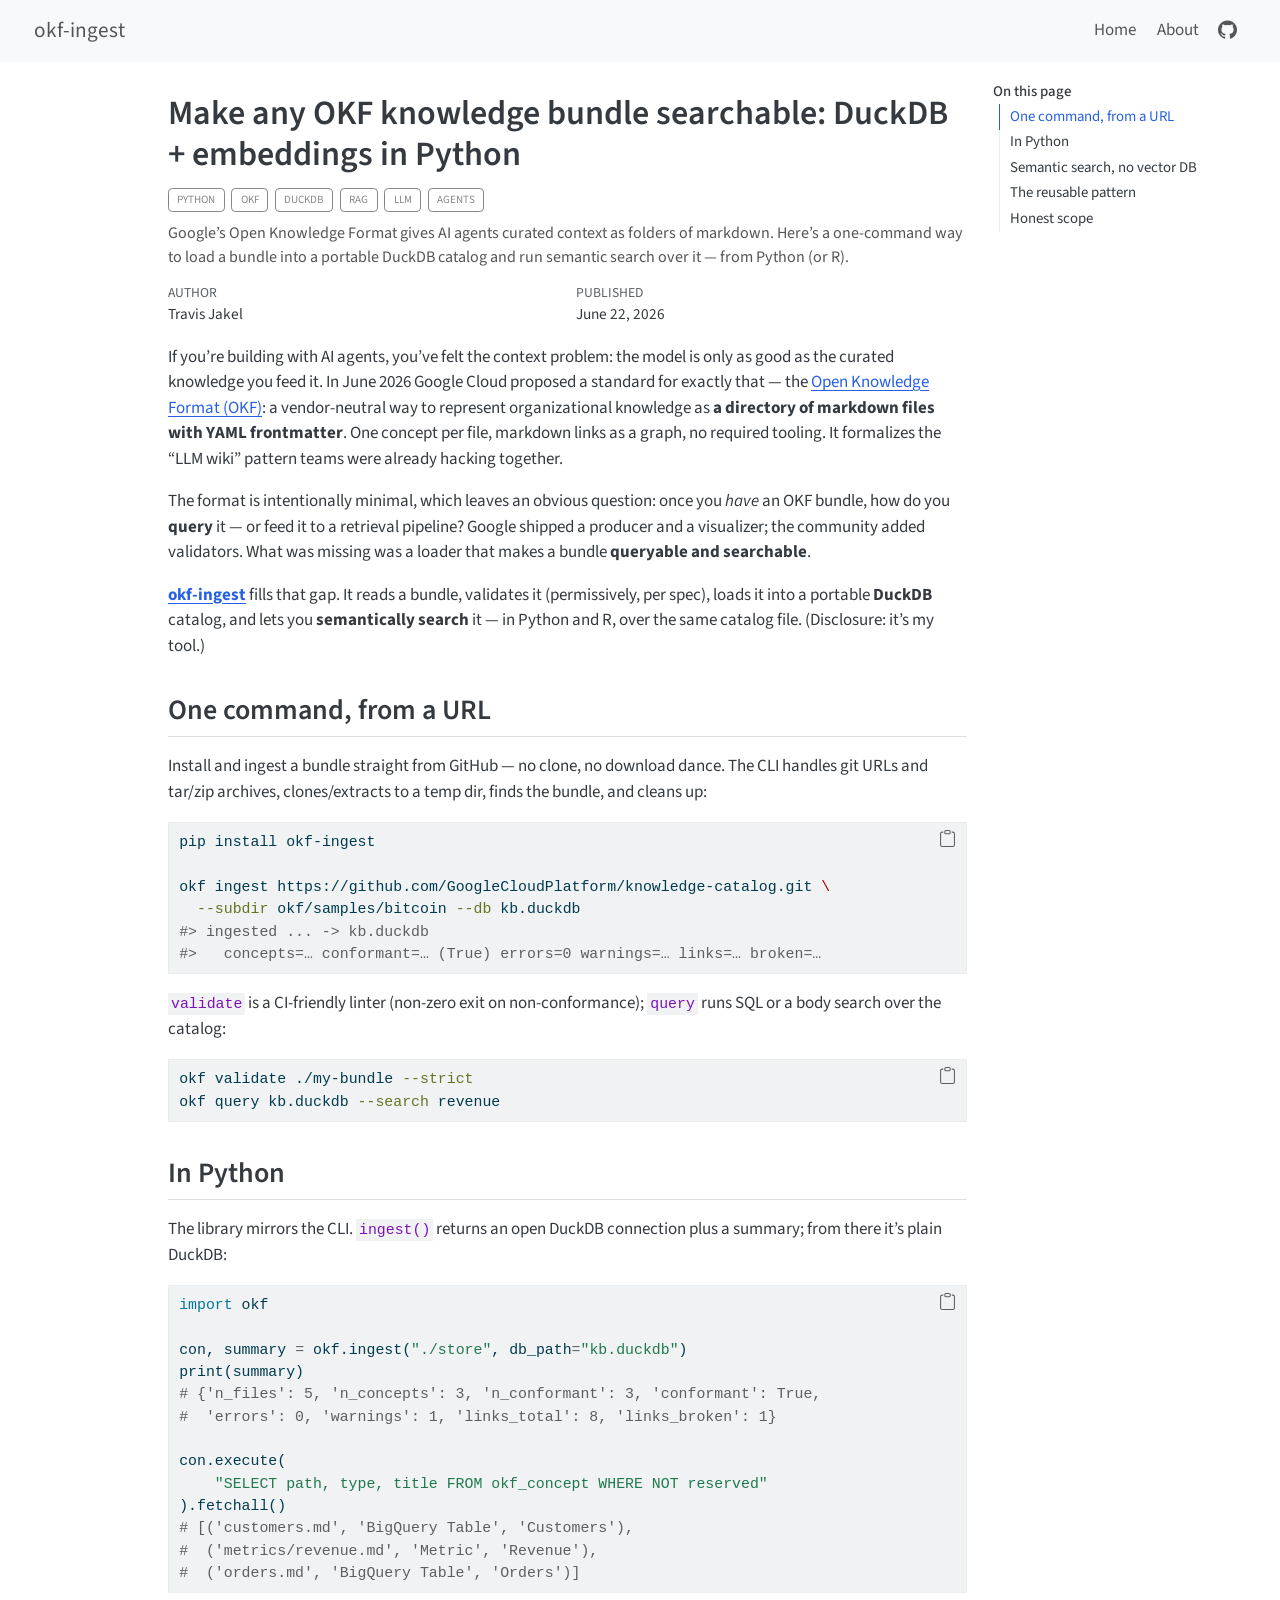
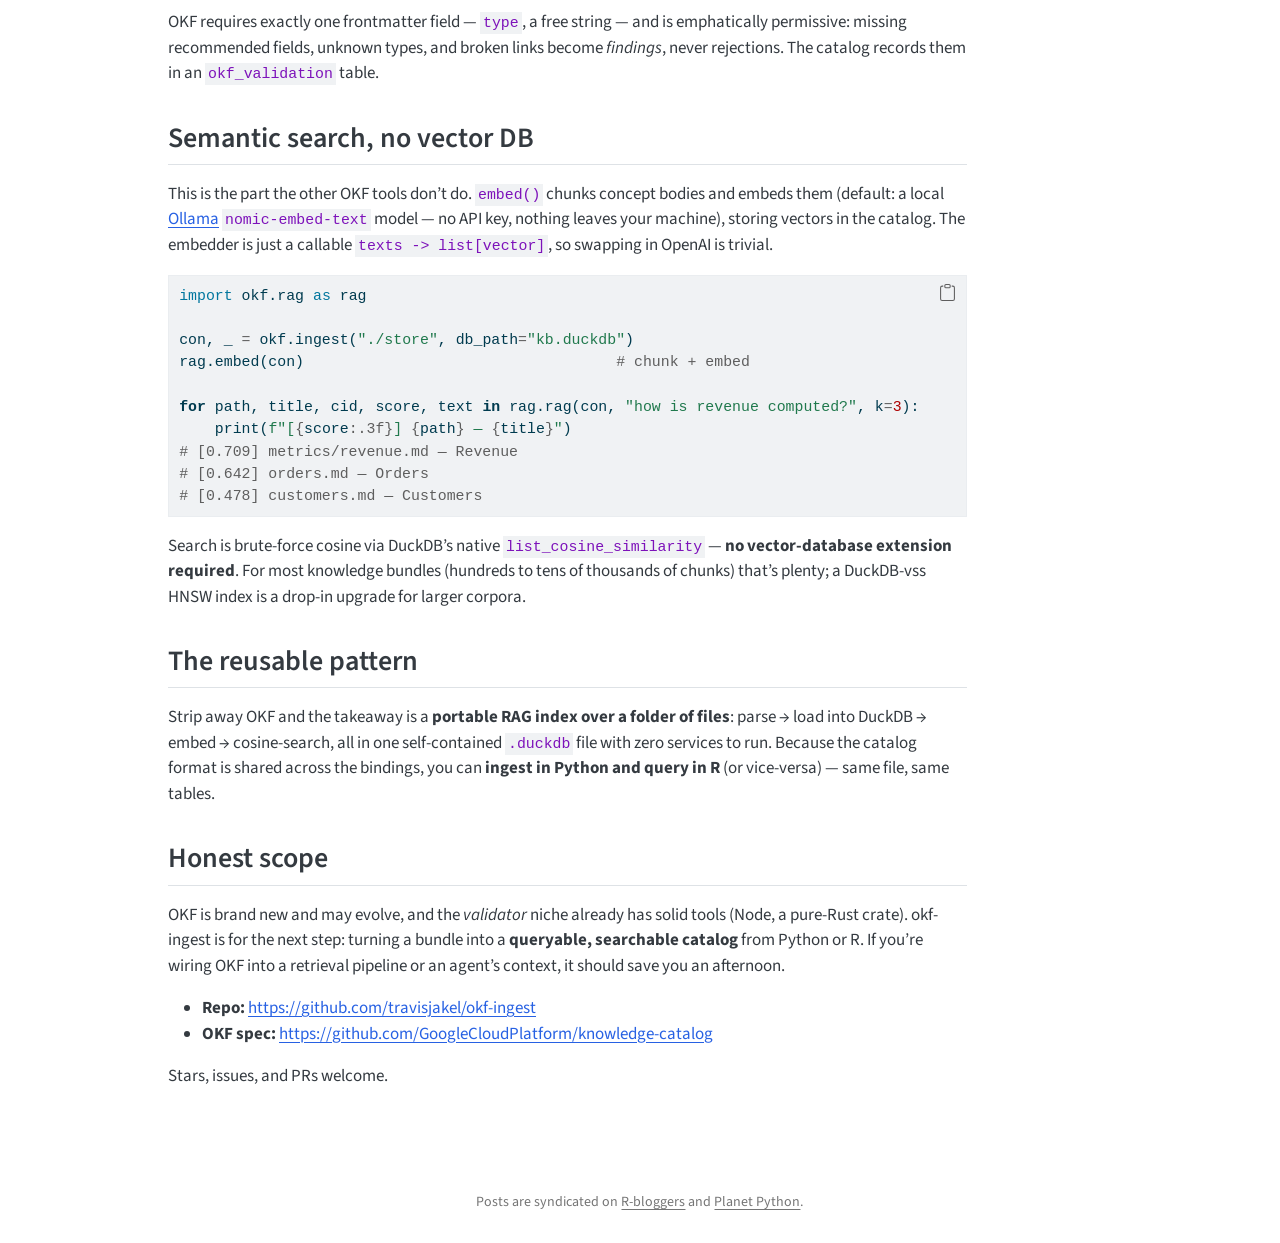
==== posts/okf-python-rag/index.html @ a4de741f "Publish site (add category feeds)" ====
<!DOCTYPE html>
<html xmlns="http://www.w3.org/1999/xhtml" lang="en" xml:lang="en"><head>

<meta charset="utf-8">
<meta name="generator" content="quarto-1.8.25">

<meta name="viewport" content="width=device-width, initial-scale=1.0, user-scalable=yes">

<meta name="author" content="Travis Jakel">
<meta name="dcterms.date" content="2026-06-22">
<meta name="description" content="Google’s Open Knowledge Format gives AI agents curated context as folders of markdown. Here’s a one-command way to load a bundle into a portable DuckDB catalog and run semantic search over it — from Python (or R).">

<title>Make any OKF knowledge bundle searchable: DuckDB + embeddings in Python – okf-ingest</title>
<style>
code{white-space: pre-wrap;}
span.smallcaps{font-variant: small-caps;}
div.columns{display: flex; gap: min(4vw, 1.5em);}
div.column{flex: auto; overflow-x: auto;}
div.hanging-indent{margin-left: 1.5em; text-indent: -1.5em;}
ul.task-list{list-style: none;}
ul.task-list li input[type="checkbox"] {
  width: 0.8em;
  margin: 0 0.8em 0.2em -1em; /* quarto-specific, see https://github.com/quarto-dev/quarto-cli/issues/4556 */ 
  vertical-align: middle;
}
/* CSS for syntax highlighting */
html { -webkit-text-size-adjust: 100%; }
pre > code.sourceCode { white-space: pre; position: relative; }
pre > code.sourceCode > span { display: inline-block; line-height: 1.25; }
pre > code.sourceCode > span:empty { height: 1.2em; }
.sourceCode { overflow: visible; }
code.sourceCode > span { color: inherit; text-decoration: inherit; }
div.sourceCode { margin: 1em 0; }
pre.sourceCode { margin: 0; }
@media screen {
div.sourceCode { overflow: auto; }
}
@media print {
pre > code.sourceCode { white-space: pre-wrap; }
pre > code.sourceCode > span { text-indent: -5em; padding-left: 5em; }
}
pre.numberSource code
  { counter-reset: source-line 0; }
pre.numberSource code > span
  { position: relative; left: -4em; counter-increment: source-line; }
pre.numberSource code > span > a:first-child::before
  { content: counter(source-line);
    position: relative; left: -1em; text-align: right; vertical-align: baseline;
    border: none; display: inline-block;
    -webkit-touch-callout: none; -webkit-user-select: none;
    -khtml-user-select: none; -moz-user-select: none;
    -ms-user-select: none; user-select: none;
    padding: 0 4px; width: 4em;
  }
pre.numberSource { margin-left: 3em;  padding-left: 4px; }
div.sourceCode
  {   }
@media screen {
pre > code.sourceCode > span > a:first-child::before { text-decoration: underline; }
}
</style>


<script src="../../site_libs/quarto-nav/quarto-nav.js"></script>
<script src="../../site_libs/quarto-nav/headroom.min.js"></script>
<script src="../../site_libs/clipboard/clipboard.min.js"></script>
<script src="../../site_libs/quarto-search/autocomplete.umd.js"></script>
<script src="../../site_libs/quarto-search/fuse.min.js"></script>
<script src="../../site_libs/quarto-search/quarto-search.js"></script>
<meta name="quarto:offset" content="../../">
<script src="../../site_libs/quarto-html/quarto.js" type="module"></script>
<script src="../../site_libs/quarto-html/tabsets/tabsets.js" type="module"></script>
<script src="../../site_libs/quarto-html/axe/axe-check.js" type="module"></script>
<script src="../../site_libs/quarto-html/popper.min.js"></script>
<script src="../../site_libs/quarto-html/tippy.umd.min.js"></script>
<script src="../../site_libs/quarto-html/anchor.min.js"></script>
<link href="../../site_libs/quarto-html/tippy.css" rel="stylesheet">
<link href="../../site_libs/quarto-html/quarto-syntax-highlighting-7b89279ff1a6dce999919e0e67d4d9ec.css" rel="stylesheet" id="quarto-text-highlighting-styles">
<script src="../../site_libs/bootstrap/bootstrap.min.js"></script>
<link href="../../site_libs/bootstrap/bootstrap-icons.css" rel="stylesheet">
<link href="../../site_libs/bootstrap/bootstrap-5bd799761519bfa893395a4e47c2c3c4.min.css" rel="stylesheet" append-hash="true" id="quarto-bootstrap" data-mode="light">
<script id="quarto-search-options" type="application/json">{
  "location": "navbar",
  "copy-button": false,
  "collapse-after": 3,
  "panel-placement": "end",
  "type": "overlay",
  "limit": 50,
  "keyboard-shortcut": [
    "f",
    "/",
    "s"
  ],
  "show-item-context": false,
  "language": {
    "search-no-results-text": "No results",
    "search-matching-documents-text": "matching documents",
    "search-copy-link-title": "Copy link to search",
    "search-hide-matches-text": "Hide additional matches",
    "search-more-match-text": "more match in this document",
    "search-more-matches-text": "more matches in this document",
    "search-clear-button-title": "Clear",
    "search-text-placeholder": "",
    "search-detached-cancel-button-title": "Cancel",
    "search-submit-button-title": "Submit",
    "search-label": "Search"
  }
}</script>


<link rel="stylesheet" href="../../styles.css">
</head>

<body class="nav-fixed quarto-light">

<div id="quarto-search-results"></div>
  <header id="quarto-header" class="headroom fixed-top">
    <nav class="navbar navbar-expand-lg " data-bs-theme="dark">
      <div class="navbar-container container-fluid">
      <div class="navbar-brand-container mx-auto">
    <a href="../../index.html" class="navbar-brand navbar-brand-logo">
    </a>
    <a class="navbar-brand" href="../../index.html">
    <span class="navbar-title">okf-ingest</span>
    </a>
  </div>
            <div id="quarto-search" class="" title="Search"></div>
          <button class="navbar-toggler" type="button" data-bs-toggle="collapse" data-bs-target="#navbarCollapse" aria-controls="navbarCollapse" role="menu" aria-expanded="false" aria-label="Toggle navigation" onclick="if (window.quartoToggleHeadroom) { window.quartoToggleHeadroom(); }">
  <span class="navbar-toggler-icon"></span>
</button>
          <div class="collapse navbar-collapse" id="navbarCollapse">
            <ul class="navbar-nav navbar-nav-scroll ms-auto">
  <li class="nav-item">
    <a class="nav-link" href="../../index.html"> 
<span class="menu-text">Home</span></a>
  </li>  
  <li class="nav-item">
    <a class="nav-link" href="../../about.html"> 
<span class="menu-text">About</span></a>
  </li>  
  <li class="nav-item compact">
    <a class="nav-link" href="https://github.com/travisjakel/okf-ingest"> <i class="bi bi-github" role="img">
</i> 
<span class="menu-text"></span></a>
  </li>  
</ul>
          </div> <!-- /navcollapse -->
            <div class="quarto-navbar-tools">
</div>
      </div> <!-- /container-fluid -->
    </nav>
</header>
<!-- content -->
<div id="quarto-content" class="quarto-container page-columns page-rows-contents page-layout-article page-navbar">
<!-- sidebar -->
<!-- margin-sidebar -->
    <div id="quarto-margin-sidebar" class="sidebar margin-sidebar">
        <nav id="TOC" role="doc-toc" class="toc-active">
    <h2 id="toc-title">On this page</h2>
   
  <ul>
  <li><a href="#one-command-from-a-url" id="toc-one-command-from-a-url" class="nav-link active" data-scroll-target="#one-command-from-a-url">One command, from a URL</a></li>
  <li><a href="#in-python" id="toc-in-python" class="nav-link" data-scroll-target="#in-python">In Python</a></li>
  <li><a href="#semantic-search-no-vector-db" id="toc-semantic-search-no-vector-db" class="nav-link" data-scroll-target="#semantic-search-no-vector-db">Semantic search, no vector DB</a></li>
  <li><a href="#the-reusable-pattern" id="toc-the-reusable-pattern" class="nav-link" data-scroll-target="#the-reusable-pattern">The reusable pattern</a></li>
  <li><a href="#honest-scope" id="toc-honest-scope" class="nav-link" data-scroll-target="#honest-scope">Honest scope</a></li>
  </ul>
</nav>
    </div>
<!-- main -->
<main class="content" id="quarto-document-content">

<header id="title-block-header" class="quarto-title-block default">
<div class="quarto-title">
<h1 class="title">Make any OKF knowledge bundle searchable: DuckDB + embeddings in Python</h1>
  <div class="quarto-categories">
    <div class="quarto-category">Python</div>
    <div class="quarto-category">OKF</div>
    <div class="quarto-category">DuckDB</div>
    <div class="quarto-category">RAG</div>
    <div class="quarto-category">LLM</div>
    <div class="quarto-category">agents</div>
  </div>
  </div>

<div>
  <div class="description">
    <p>Google’s Open Knowledge Format gives AI agents curated context as folders of markdown. Here’s a one-command way to load a bundle into a portable DuckDB catalog and run semantic search over it — from Python (or R).</p>
  </div>
</div>


<div class="quarto-title-meta">

    <div>
    <div class="quarto-title-meta-heading">Author</div>
    <div class="quarto-title-meta-contents">
             <p>Travis Jakel </p>
          </div>
  </div>
    
    <div>
    <div class="quarto-title-meta-heading">Published</div>
    <div class="quarto-title-meta-contents">
      <p class="date">June 22, 2026</p>
    </div>
  </div>
  
    
  </div>
  


</header>


<p>If you’re building with AI agents, you’ve felt the context problem: the model is only as good as the curated knowledge you feed it. In June 2026 Google Cloud proposed a standard for exactly that — the <a href="https://github.com/GoogleCloudPlatform/knowledge-catalog">Open Knowledge Format (OKF)</a>: a vendor-neutral way to represent organizational knowledge as <strong>a directory of markdown files with YAML frontmatter</strong>. One concept per file, markdown links as a graph, no required tooling. It formalizes the “LLM wiki” pattern teams were already hacking together.</p>
<p>The format is intentionally minimal, which leaves an obvious question: once you <em>have</em> an OKF bundle, how do you <strong>query</strong> it — or feed it to a retrieval pipeline? Google shipped a producer and a visualizer; the community added validators. What was missing was a loader that makes a bundle <strong>queryable and searchable</strong>.</p>
<p><a href="https://github.com/travisjakel/okf-ingest"><strong>okf-ingest</strong></a> fills that gap. It reads a bundle, validates it (permissively, per spec), loads it into a portable <strong>DuckDB</strong> catalog, and lets you <strong>semantically search</strong> it — in Python and R, over the same catalog file. (Disclosure: it’s my tool.)</p>
<section id="one-command-from-a-url" class="level2">
<h2 class="anchored" data-anchor-id="one-command-from-a-url">One command, from a URL</h2>
<p>Install and ingest a bundle straight from GitHub — no clone, no download dance. The CLI handles git URLs and tar/zip archives, clones/extracts to a temp dir, finds the bundle, and cleans up:</p>
<div class="code-copy-outer-scaffold"><div class="sourceCode" id="cb1"><pre class="sourceCode bash code-with-copy"><code class="sourceCode bash"><span id="cb1-1"><a href="#cb1-1" aria-hidden="true" tabindex="-1"></a><span class="ex">pip</span> install okf-ingest</span>
<span id="cb1-2"><a href="#cb1-2" aria-hidden="true" tabindex="-1"></a></span>
<span id="cb1-3"><a href="#cb1-3" aria-hidden="true" tabindex="-1"></a><span class="ex">okf</span> ingest https://github.com/GoogleCloudPlatform/knowledge-catalog.git <span class="dt">\</span></span>
<span id="cb1-4"><a href="#cb1-4" aria-hidden="true" tabindex="-1"></a>  <span class="at">--subdir</span> okf/samples/bitcoin <span class="at">--db</span> kb.duckdb</span>
<span id="cb1-5"><a href="#cb1-5" aria-hidden="true" tabindex="-1"></a><span class="co">#&gt; ingested ... -&gt; kb.duckdb</span></span>
<span id="cb1-6"><a href="#cb1-6" aria-hidden="true" tabindex="-1"></a><span class="co">#&gt;   concepts=… conformant=… (True) errors=0 warnings=… links=… broken=…</span></span></code></pre></div><button title="Copy to Clipboard" class="code-copy-button"><i class="bi"></i></button></div>
<p><code>validate</code> is a CI-friendly linter (non-zero exit on non-conformance); <code>query</code> runs SQL or a body search over the catalog:</p>
<div class="code-copy-outer-scaffold"><div class="sourceCode" id="cb2"><pre class="sourceCode bash code-with-copy"><code class="sourceCode bash"><span id="cb2-1"><a href="#cb2-1" aria-hidden="true" tabindex="-1"></a><span class="ex">okf</span> validate ./my-bundle <span class="at">--strict</span></span>
<span id="cb2-2"><a href="#cb2-2" aria-hidden="true" tabindex="-1"></a><span class="ex">okf</span> query kb.duckdb <span class="at">--search</span> revenue</span></code></pre></div><button title="Copy to Clipboard" class="code-copy-button"><i class="bi"></i></button></div>
</section>
<section id="in-python" class="level2">
<h2 class="anchored" data-anchor-id="in-python">In Python</h2>
<p>The library mirrors the CLI. <code>ingest()</code> returns an open DuckDB connection plus a summary; from there it’s plain DuckDB:</p>
<div class="code-copy-outer-scaffold"><div class="sourceCode" id="cb3"><pre class="sourceCode python code-with-copy"><code class="sourceCode python"><span id="cb3-1"><a href="#cb3-1" aria-hidden="true" tabindex="-1"></a><span class="im">import</span> okf</span>
<span id="cb3-2"><a href="#cb3-2" aria-hidden="true" tabindex="-1"></a></span>
<span id="cb3-3"><a href="#cb3-3" aria-hidden="true" tabindex="-1"></a>con, summary <span class="op">=</span> okf.ingest(<span class="st">"./store"</span>, db_path<span class="op">=</span><span class="st">"kb.duckdb"</span>)</span>
<span id="cb3-4"><a href="#cb3-4" aria-hidden="true" tabindex="-1"></a><span class="bu">print</span>(summary)</span>
<span id="cb3-5"><a href="#cb3-5" aria-hidden="true" tabindex="-1"></a><span class="co"># {'n_files': 5, 'n_concepts': 3, 'n_conformant': 3, 'conformant': True,</span></span>
<span id="cb3-6"><a href="#cb3-6" aria-hidden="true" tabindex="-1"></a><span class="co">#  'errors': 0, 'warnings': 1, 'links_total': 8, 'links_broken': 1}</span></span>
<span id="cb3-7"><a href="#cb3-7" aria-hidden="true" tabindex="-1"></a></span>
<span id="cb3-8"><a href="#cb3-8" aria-hidden="true" tabindex="-1"></a>con.execute(</span>
<span id="cb3-9"><a href="#cb3-9" aria-hidden="true" tabindex="-1"></a>    <span class="st">"SELECT path, type, title FROM okf_concept WHERE NOT reserved"</span></span>
<span id="cb3-10"><a href="#cb3-10" aria-hidden="true" tabindex="-1"></a>).fetchall()</span>
<span id="cb3-11"><a href="#cb3-11" aria-hidden="true" tabindex="-1"></a><span class="co"># [('customers.md', 'BigQuery Table', 'Customers'),</span></span>
<span id="cb3-12"><a href="#cb3-12" aria-hidden="true" tabindex="-1"></a><span class="co">#  ('metrics/revenue.md', 'Metric', 'Revenue'),</span></span>
<span id="cb3-13"><a href="#cb3-13" aria-hidden="true" tabindex="-1"></a><span class="co">#  ('orders.md', 'BigQuery Table', 'Orders')]</span></span></code></pre></div><button title="Copy to Clipboard" class="code-copy-button"><i class="bi"></i></button></div>
<p>OKF requires exactly one frontmatter field — <code>type</code>, a free string — and is emphatically permissive: missing recommended fields, unknown types, and broken links become <em>findings</em>, never rejections. The catalog records them in an <code>okf_validation</code> table.</p>
</section>
<section id="semantic-search-no-vector-db" class="level2">
<h2 class="anchored" data-anchor-id="semantic-search-no-vector-db">Semantic search, no vector DB</h2>
<p>This is the part the other OKF tools don’t do. <code>embed()</code> chunks concept bodies and embeds them (default: a local <a href="https://ollama.com">Ollama</a> <code>nomic-embed-text</code> model — no API key, nothing leaves your machine), storing vectors in the catalog. The embedder is just a callable <code>texts -&gt; list[vector]</code>, so swapping in OpenAI is trivial.</p>
<div class="code-copy-outer-scaffold"><div class="sourceCode" id="cb4"><pre class="sourceCode python code-with-copy"><code class="sourceCode python"><span id="cb4-1"><a href="#cb4-1" aria-hidden="true" tabindex="-1"></a><span class="im">import</span> okf.rag <span class="im">as</span> rag</span>
<span id="cb4-2"><a href="#cb4-2" aria-hidden="true" tabindex="-1"></a></span>
<span id="cb4-3"><a href="#cb4-3" aria-hidden="true" tabindex="-1"></a>con, _ <span class="op">=</span> okf.ingest(<span class="st">"./store"</span>, db_path<span class="op">=</span><span class="st">"kb.duckdb"</span>)</span>
<span id="cb4-4"><a href="#cb4-4" aria-hidden="true" tabindex="-1"></a>rag.embed(con)                                   <span class="co"># chunk + embed</span></span>
<span id="cb4-5"><a href="#cb4-5" aria-hidden="true" tabindex="-1"></a></span>
<span id="cb4-6"><a href="#cb4-6" aria-hidden="true" tabindex="-1"></a><span class="cf">for</span> path, title, cid, score, text <span class="kw">in</span> rag.rag(con, <span class="st">"how is revenue computed?"</span>, k<span class="op">=</span><span class="dv">3</span>):</span>
<span id="cb4-7"><a href="#cb4-7" aria-hidden="true" tabindex="-1"></a>    <span class="bu">print</span>(<span class="ss">f"[</span><span class="sc">{</span>score<span class="sc">:.3f}</span><span class="ss">] </span><span class="sc">{</span>path<span class="sc">}</span><span class="ss"> — </span><span class="sc">{</span>title<span class="sc">}</span><span class="ss">"</span>)</span>
<span id="cb4-8"><a href="#cb4-8" aria-hidden="true" tabindex="-1"></a><span class="co"># [0.709] metrics/revenue.md — Revenue</span></span>
<span id="cb4-9"><a href="#cb4-9" aria-hidden="true" tabindex="-1"></a><span class="co"># [0.642] orders.md — Orders</span></span>
<span id="cb4-10"><a href="#cb4-10" aria-hidden="true" tabindex="-1"></a><span class="co"># [0.478] customers.md — Customers</span></span></code></pre></div><button title="Copy to Clipboard" class="code-copy-button"><i class="bi"></i></button></div>
<p>Search is brute-force cosine via DuckDB’s native <code>list_cosine_similarity</code> — <strong>no vector-database extension required</strong>. For most knowledge bundles (hundreds to tens of thousands of chunks) that’s plenty; a DuckDB-vss HNSW index is a drop-in upgrade for larger corpora.</p>
</section>
<section id="the-reusable-pattern" class="level2">
<h2 class="anchored" data-anchor-id="the-reusable-pattern">The reusable pattern</h2>
<p>Strip away OKF and the takeaway is a <strong>portable RAG index over a folder of files</strong>: parse → load into DuckDB → embed → cosine-search, all in one self-contained <code>.duckdb</code> file with zero services to run. Because the catalog format is shared across the bindings, you can <strong>ingest in Python and query in R</strong> (or vice-versa) — same file, same tables.</p>
</section>
<section id="honest-scope" class="level2">
<h2 class="anchored" data-anchor-id="honest-scope">Honest scope</h2>
<p>OKF is brand new and may evolve, and the <em>validator</em> niche already has solid tools (Node, a pure-Rust crate). okf-ingest is for the next step: turning a bundle into a <strong>queryable, searchable catalog</strong> from Python or R. If you’re wiring OKF into a retrieval pipeline or an agent’s context, it should save you an afternoon.</p>
<ul>
<li><strong>Repo:</strong> <a href="https://github.com/travisjakel/okf-ingest" class="uri">https://github.com/travisjakel/okf-ingest</a></li>
<li><strong>OKF spec:</strong> <a href="https://github.com/GoogleCloudPlatform/knowledge-catalog" class="uri">https://github.com/GoogleCloudPlatform/knowledge-catalog</a></li>
</ul>
<p>Stars, issues, and PRs welcome.</p>


</section>

</main> <!-- /main -->
<script id="quarto-html-after-body" type="application/javascript">
  window.document.addEventListener("DOMContentLoaded", function (event) {
    const icon = "";
    const anchorJS = new window.AnchorJS();
    anchorJS.options = {
      placement: 'right',
      icon: icon
    };
    anchorJS.add('.anchored');
    const isCodeAnnotation = (el) => {
      for (const clz of el.classList) {
        if (clz.startsWith('code-annotation-')) {                     
          return true;
        }
      }
      return false;
    }
    const onCopySuccess = function(e) {
      // button target
      const button = e.trigger;
      // don't keep focus
      button.blur();
      // flash "checked"
      button.classList.add('code-copy-button-checked');
      var currentTitle = button.getAttribute("title");
      button.setAttribute("title", "Copied!");
      let tooltip;
      if (window.bootstrap) {
        button.setAttribute("data-bs-toggle", "tooltip");
        button.setAttribute("data-bs-placement", "left");
        button.setAttribute("data-bs-title", "Copied!");
        tooltip = new bootstrap.Tooltip(button, 
          { trigger: "manual", 
            customClass: "code-copy-button-tooltip",
            offset: [0, -8]});
        tooltip.show();    
      }
      setTimeout(function() {
        if (tooltip) {
          tooltip.hide();
          button.removeAttribute("data-bs-title");
          button.removeAttribute("data-bs-toggle");
          button.removeAttribute("data-bs-placement");
        }
        button.setAttribute("title", currentTitle);
        button.classList.remove('code-copy-button-checked');
      }, 1000);
      // clear code selection
      e.clearSelection();
    }
    const getTextToCopy = function(trigger) {
      const outerScaffold = trigger.parentElement.cloneNode(true);
      const codeEl = outerScaffold.querySelector('code');
      for (const childEl of codeEl.children) {
        if (isCodeAnnotation(childEl)) {
          childEl.remove();
        }
      }
      return codeEl.innerText;
    }
    const clipboard = new window.ClipboardJS('.code-copy-button:not([data-in-quarto-modal])', {
      text: getTextToCopy
    });
    clipboard.on('success', onCopySuccess);
    if (window.document.getElementById('quarto-embedded-source-code-modal')) {
      const clipboardModal = new window.ClipboardJS('.code-copy-button[data-in-quarto-modal]', {
        text: getTextToCopy,
        container: window.document.getElementById('quarto-embedded-source-code-modal')
      });
      clipboardModal.on('success', onCopySuccess);
    }
      var localhostRegex = new RegExp(/^(?:http|https):\/\/localhost\:?[0-9]*\//);
      var mailtoRegex = new RegExp(/^mailto:/);
        var filterRegex = new RegExp("https:\/\/travisjakel\.github\.io\/okf-blog");
      var isInternal = (href) => {
          return filterRegex.test(href) || localhostRegex.test(href) || mailtoRegex.test(href);
      }
      // Inspect non-navigation links and adorn them if external
     var links = window.document.querySelectorAll('a[href]:not(.nav-link):not(.navbar-brand):not(.toc-action):not(.sidebar-link):not(.sidebar-item-toggle):not(.pagination-link):not(.no-external):not([aria-hidden]):not(.dropdown-item):not(.quarto-navigation-tool):not(.about-link)');
      for (var i=0; i<links.length; i++) {
        const link = links[i];
        if (!isInternal(link.href)) {
          // undo the damage that might have been done by quarto-nav.js in the case of
          // links that we want to consider external
          if (link.dataset.originalHref !== undefined) {
            link.href = link.dataset.originalHref;
          }
        }
      }
    function tippyHover(el, contentFn, onTriggerFn, onUntriggerFn) {
      const config = {
        allowHTML: true,
        maxWidth: 500,
        delay: 100,
        arrow: false,
        appendTo: function(el) {
            return el.parentElement;
        },
        interactive: true,
        interactiveBorder: 10,
        theme: 'quarto',
        placement: 'bottom-start',
      };
      if (contentFn) {
        config.content = contentFn;
      }
      if (onTriggerFn) {
        config.onTrigger = onTriggerFn;
      }
      if (onUntriggerFn) {
        config.onUntrigger = onUntriggerFn;
      }
      window.tippy(el, config); 
    }
    const noterefs = window.document.querySelectorAll('a[role="doc-noteref"]');
    for (var i=0; i<noterefs.length; i++) {
      const ref = noterefs[i];
      tippyHover(ref, function() {
        // use id or data attribute instead here
        let href = ref.getAttribute('data-footnote-href') || ref.getAttribute('href');
        try { href = new URL(href).hash; } catch {}
        const id = href.replace(/^#\/?/, "");
        const note = window.document.getElementById(id);
        if (note) {
          return note.innerHTML;
        } else {
          return "";
        }
      });
    }
    const xrefs = window.document.querySelectorAll('a.quarto-xref');
    const processXRef = (id, note) => {
      // Strip column container classes
      const stripColumnClz = (el) => {
        el.classList.remove("page-full", "page-columns");
        if (el.children) {
          for (const child of el.children) {
            stripColumnClz(child);
          }
        }
      }
      stripColumnClz(note)
      if (id === null || id.startsWith('sec-')) {
        // Special case sections, only their first couple elements
        const container = document.createElement("div");
        if (note.children && note.children.length > 2) {
          container.appendChild(note.children[0].cloneNode(true));
          for (let i = 1; i < note.children.length; i++) {
            const child = note.children[i];
            if (child.tagName === "P" && child.innerText === "") {
              continue;
            } else {
              container.appendChild(child.cloneNode(true));
              break;
            }
          }
          if (window.Quarto?.typesetMath) {
            window.Quarto.typesetMath(container);
          }
          return container.innerHTML
        } else {
          if (window.Quarto?.typesetMath) {
            window.Quarto.typesetMath(note);
          }
          return note.innerHTML;
        }
      } else {
        // Remove any anchor links if they are present
        const anchorLink = note.querySelector('a.anchorjs-link');
        if (anchorLink) {
          anchorLink.remove();
        }
        if (window.Quarto?.typesetMath) {
          window.Quarto.typesetMath(note);
        }
        if (note.classList.contains("callout")) {
          return note.outerHTML;
        } else {
          return note.innerHTML;
        }
      }
    }
    for (var i=0; i<xrefs.length; i++) {
      const xref = xrefs[i];
      tippyHover(xref, undefined, function(instance) {
        instance.disable();
        let url = xref.getAttribute('href');
        let hash = undefined; 
        if (url.startsWith('#')) {
          hash = url;
        } else {
          try { hash = new URL(url).hash; } catch {}
        }
        if (hash) {
          const id = hash.replace(/^#\/?/, "");
          const note = window.document.getElementById(id);
          if (note !== null) {
            try {
              const html = processXRef(id, note.cloneNode(true));
              instance.setContent(html);
            } finally {
              instance.enable();
              instance.show();
            }
          } else {
            // See if we can fetch this
            fetch(url.split('#')[0])
            .then(res => res.text())
            .then(html => {
              const parser = new DOMParser();
              const htmlDoc = parser.parseFromString(html, "text/html");
              const note = htmlDoc.getElementById(id);
              if (note !== null) {
                const html = processXRef(id, note);
                instance.setContent(html);
              } 
            }).finally(() => {
              instance.enable();
              instance.show();
            });
          }
        } else {
          // See if we can fetch a full url (with no hash to target)
          // This is a special case and we should probably do some content thinning / targeting
          fetch(url)
          .then(res => res.text())
          .then(html => {
            const parser = new DOMParser();
            const htmlDoc = parser.parseFromString(html, "text/html");
            const note = htmlDoc.querySelector('main.content');
            if (note !== null) {
              // This should only happen for chapter cross references
              // (since there is no id in the URL)
              // remove the first header
              if (note.children.length > 0 && note.children[0].tagName === "HEADER") {
                note.children[0].remove();
              }
              const html = processXRef(null, note);
              instance.setContent(html);
            } 
          }).finally(() => {
            instance.enable();
            instance.show();
          });
        }
      }, function(instance) {
      });
    }
        let selectedAnnoteEl;
        const selectorForAnnotation = ( cell, annotation) => {
          let cellAttr = 'data-code-cell="' + cell + '"';
          let lineAttr = 'data-code-annotation="' +  annotation + '"';
          const selector = 'span[' + cellAttr + '][' + lineAttr + ']';
          return selector;
        }
        const selectCodeLines = (annoteEl) => {
          const doc = window.document;
          const targetCell = annoteEl.getAttribute("data-target-cell");
          const targetAnnotation = annoteEl.getAttribute("data-target-annotation");
          const annoteSpan = window.document.querySelector(selectorForAnnotation(targetCell, targetAnnotation));
          const lines = annoteSpan.getAttribute("data-code-lines").split(",");
          const lineIds = lines.map((line) => {
            return targetCell + "-" + line;
          })
          let top = null;
          let height = null;
          let parent = null;
          if (lineIds.length > 0) {
              //compute the position of the single el (top and bottom and make a div)
              const el = window.document.getElementById(lineIds[0]);
              top = el.offsetTop;
              height = el.offsetHeight;
              parent = el.parentElement.parentElement;
            if (lineIds.length > 1) {
              const lastEl = window.document.getElementById(lineIds[lineIds.length - 1]);
              const bottom = lastEl.offsetTop + lastEl.offsetHeight;
              height = bottom - top;
            }
            if (top !== null && height !== null && parent !== null) {
              // cook up a div (if necessary) and position it 
              let div = window.document.getElementById("code-annotation-line-highlight");
              if (div === null) {
                div = window.document.createElement("div");
                div.setAttribute("id", "code-annotation-line-highlight");
                div.style.position = 'absolute';
                parent.appendChild(div);
              }
              div.style.top = top - 2 + "px";
              div.style.height = height + 4 + "px";
              div.style.left = 0;
              let gutterDiv = window.document.getElementById("code-annotation-line-highlight-gutter");
              if (gutterDiv === null) {
                gutterDiv = window.document.createElement("div");
                gutterDiv.setAttribute("id", "code-annotation-line-highlight-gutter");
                gutterDiv.style.position = 'absolute';
                const codeCell = window.document.getElementById(targetCell);
                const gutter = codeCell.querySelector('.code-annotation-gutter');
                gutter.appendChild(gutterDiv);
              }
              gutterDiv.style.top = top - 2 + "px";
              gutterDiv.style.height = height + 4 + "px";
            }
            selectedAnnoteEl = annoteEl;
          }
        };
        const unselectCodeLines = () => {
          const elementsIds = ["code-annotation-line-highlight", "code-annotation-line-highlight-gutter"];
          elementsIds.forEach((elId) => {
            const div = window.document.getElementById(elId);
            if (div) {
              div.remove();
            }
          });
          selectedAnnoteEl = undefined;
        };
          // Handle positioning of the toggle
      window.addEventListener(
        "resize",
        throttle(() => {
          elRect = undefined;
          if (selectedAnnoteEl) {
            selectCodeLines(selectedAnnoteEl);
          }
        }, 10)
      );
      function throttle(fn, ms) {
      let throttle = false;
      let timer;
        return (...args) => {
          if(!throttle) { // first call gets through
              fn.apply(this, args);
              throttle = true;
          } else { // all the others get throttled
              if(timer) clearTimeout(timer); // cancel #2
              timer = setTimeout(() => {
                fn.apply(this, args);
                timer = throttle = false;
              }, ms);
          }
        };
      }
        // Attach click handler to the DT
        const annoteDls = window.document.querySelectorAll('dt[data-target-cell]');
        for (const annoteDlNode of annoteDls) {
          annoteDlNode.addEventListener('click', (event) => {
            const clickedEl = event.target;
            if (clickedEl !== selectedAnnoteEl) {
              unselectCodeLines();
              const activeEl = window.document.querySelector('dt[data-target-cell].code-annotation-active');
              if (activeEl) {
                activeEl.classList.remove('code-annotation-active');
              }
              selectCodeLines(clickedEl);
              clickedEl.classList.add('code-annotation-active');
            } else {
              // Unselect the line
              unselectCodeLines();
              clickedEl.classList.remove('code-annotation-active');
            }
          });
        }
    const findCites = (el) => {
      const parentEl = el.parentElement;
      if (parentEl) {
        const cites = parentEl.dataset.cites;
        if (cites) {
          return {
            el,
            cites: cites.split(' ')
          };
        } else {
          return findCites(el.parentElement)
        }
      } else {
        return undefined;
      }
    };
    var bibliorefs = window.document.querySelectorAll('a[role="doc-biblioref"]');
    for (var i=0; i<bibliorefs.length; i++) {
      const ref = bibliorefs[i];
      const citeInfo = findCites(ref);
      if (citeInfo) {
        tippyHover(citeInfo.el, function() {
          var popup = window.document.createElement('div');
          citeInfo.cites.forEach(function(cite) {
            var citeDiv = window.document.createElement('div');
            citeDiv.classList.add('hanging-indent');
            citeDiv.classList.add('csl-entry');
            var biblioDiv = window.document.getElementById('ref-' + cite);
            if (biblioDiv) {
              citeDiv.innerHTML = biblioDiv.innerHTML;
            }
            popup.appendChild(citeDiv);
          });
          return popup.innerHTML;
        });
      }
    }
  });
  </script>
</div> <!-- /content -->
<footer class="footer">
  <div class="nav-footer">
    <div class="nav-footer-left">
      &nbsp;
    </div>   
    <div class="nav-footer-center">
<p>Posts are syndicated on <a href="https://www.r-bloggers.com/">R-bloggers</a> and <a href="https://planetpython.org/">Planet Python</a>.</p>
</div>
    <div class="nav-footer-right">
      &nbsp;
    </div>
  </div>
</footer>




</body></html>
---- site_libs/quarto-html/tippy.css ----
.tippy-box[data-animation=fade][data-state=hidden]{opacity:0}[data-tippy-root]{max-width:calc(100vw - 10px)}.tippy-box{position:relative;background-color:#333;color:#fff;border-radius:4px;font-size:14px;line-height:1.4;white-space:normal;outline:0;transition-property:transform,visibility,opacity}.tippy-box[data-placement^=top]>.tippy-arrow{bottom:0}.tippy-box[data-placement^=top]>.tippy-arrow:before{bottom:-7px;left:0;border-width:8px 8px 0;border-top-color:initial;transform-origin:center top}.tippy-box[data-placement^=bottom]>.tippy-arrow{top:0}.tippy-box[data-placement^=bottom]>.tippy-arrow:before{top:-7px;left:0;border-width:0 8px 8px;border-bottom-color:initial;transform-origin:center bottom}.tippy-box[data-placement^=left]>.tippy-arrow{right:0}.tippy-box[data-placement^=left]>.tippy-arrow:before{border-width:8px 0 8px 8px;border-left-color:initial;right:-7px;transform-origin:center left}.tippy-box[data-placement^=right]>.tippy-arrow{left:0}.tippy-box[data-placement^=right]>.tippy-arrow:before{left:-7px;border-width:8px 8px 8px 0;border-right-color:initial;transform-origin:center right}.tippy-box[data-inertia][data-state=visible]{transition-timing-function:cubic-bezier(.54,1.5,.38,1.11)}.tippy-arrow{width:16px;height:16px;color:#333}.tippy-arrow:before{content:"";position:absolute;border-color:transparent;border-style:solid}.tippy-content{position:relative;padding:5px 9px;z-index:1}
---- site_libs/quarto-html/quarto-syntax-highlighting-7b89279ff1a6dce999919e0e67d4d9ec.css ----
/* quarto syntax highlight colors */
:root {
  --quarto-hl-ot-color: #003B4F;
  --quarto-hl-at-color: #657422;
  --quarto-hl-ss-color: #20794D;
  --quarto-hl-an-color: #5E5E5E;
  --quarto-hl-fu-color: #4758AB;
  --quarto-hl-st-color: #20794D;
  --quarto-hl-cf-color: #003B4F;
  --quarto-hl-op-color: #5E5E5E;
  --quarto-hl-er-color: #AD0000;
  --quarto-hl-bn-color: #AD0000;
  --quarto-hl-al-color: #AD0000;
  --quarto-hl-va-color: #111111;
  --quarto-hl-bu-color: inherit;
  --quarto-hl-ex-color: inherit;
  --quarto-hl-pp-color: #AD0000;
  --quarto-hl-in-color: #5E5E5E;
  --quarto-hl-vs-color: #20794D;
  --quarto-hl-wa-color: #5E5E5E;
  --quarto-hl-do-color: #5E5E5E;
  --quarto-hl-im-color: #00769E;
  --quarto-hl-ch-color: #20794D;
  --quarto-hl-dt-color: #AD0000;
  --quarto-hl-fl-color: #AD0000;
  --quarto-hl-co-color: #5E5E5E;
  --quarto-hl-cv-color: #5E5E5E;
  --quarto-hl-cn-color: #8f5902;
  --quarto-hl-sc-color: #5E5E5E;
  --quarto-hl-dv-color: #AD0000;
  --quarto-hl-kw-color: #003B4F;
}

/* other quarto variables */
:root {
  --quarto-font-monospace: SFMono-Regular, Menlo, Monaco, Consolas, "Liberation Mono", "Courier New", monospace;
}

/* syntax highlight based on Pandoc's rules */
pre > code.sourceCode > span {
  color: #003B4F;
}

code.sourceCode > span {
  color: #003B4F;
}

div.sourceCode,
div.sourceCode pre.sourceCode {
  color: #003B4F;
}

/* Normal */
code span {
  color: #003B4F;
}

/* Alert */
code span.al {
  color: #AD0000;
  font-style: inherit;
}

/* Annotation */
code span.an {
  color: #5E5E5E;
  font-style: inherit;
}

/* Attribute */
code span.at {
  color: #657422;
  font-style: inherit;
}

/* BaseN */
code span.bn {
  color: #AD0000;
  font-style: inherit;
}

/* BuiltIn */
code span.bu {
  font-style: inherit;
}

/* ControlFlow */
code span.cf {
  color: #003B4F;
  font-weight: bold;
  font-style: inherit;
}

/* Char */
code span.ch {
  color: #20794D;
  font-style: inherit;
}

/* Constant */
code span.cn {
  color: #8f5902;
  font-style: inherit;
}

/* Comment */
code span.co {
  color: #5E5E5E;
  font-style: inherit;
}

/* CommentVar */
code span.cv {
  color: #5E5E5E;
  font-style: italic;
}

/* Documentation */
code span.do {
  color: #5E5E5E;
  font-style: italic;
}

/* DataType */
code span.dt {
  color: #AD0000;
  font-style: inherit;
}

/* DecVal */
code span.dv {
  color: #AD0000;
  font-style: inherit;
}

/* Error */
code span.er {
  color: #AD0000;
  font-style: inherit;
}

/* Extension */
code span.ex {
  font-style: inherit;
}

/* Float */
code span.fl {
  color: #AD0000;
  font-style: inherit;
}

/* Function */
code span.fu {
  color: #4758AB;
  font-style: inherit;
}

/* Import */
code span.im {
  color: #00769E;
  font-style: inherit;
}

/* Information */
code span.in {
  color: #5E5E5E;
  font-style: inherit;
}

/* Keyword */
code span.kw {
  color: #003B4F;
  font-weight: bold;
  font-style: inherit;
}

/* Operator */
code span.op {
  color: #5E5E5E;
  font-style: inherit;
}

/* Other */
code span.ot {
  color: #003B4F;
  font-style: inherit;
}

/* Preprocessor */
code span.pp {
  color: #AD0000;
  font-style: inherit;
}

/* SpecialChar */
code span.sc {
  color: #5E5E5E;
  font-style: inherit;
}

/* SpecialString */
code span.ss {
  color: #20794D;
  font-style: inherit;
}

/* String */
code span.st {
  color: #20794D;
  font-style: inherit;
}

/* Variable */
code span.va {
  color: #111111;
  font-style: inherit;
}

/* VerbatimString */
code span.vs {
  color: #20794D;
  font-style: inherit;
}

/* Warning */
code span.wa {
  color: #5E5E5E;
  font-style: italic;
}

.prevent-inlining {
  content: "</";
}

/*# sourceMappingURL=3944bc705cfaf4c80e56f77c5205168a.css.map */
---- styles.css ----
/* Light touch over the cosmo theme. */
.quarto-title-block .description { font-size: 1.05rem; color: #555; }
pre.sourceCode { border-radius: 8px; }
table { font-size: 0.92rem; }
blockquote { border-left: 3px solid #2f81f7; color: #444; }
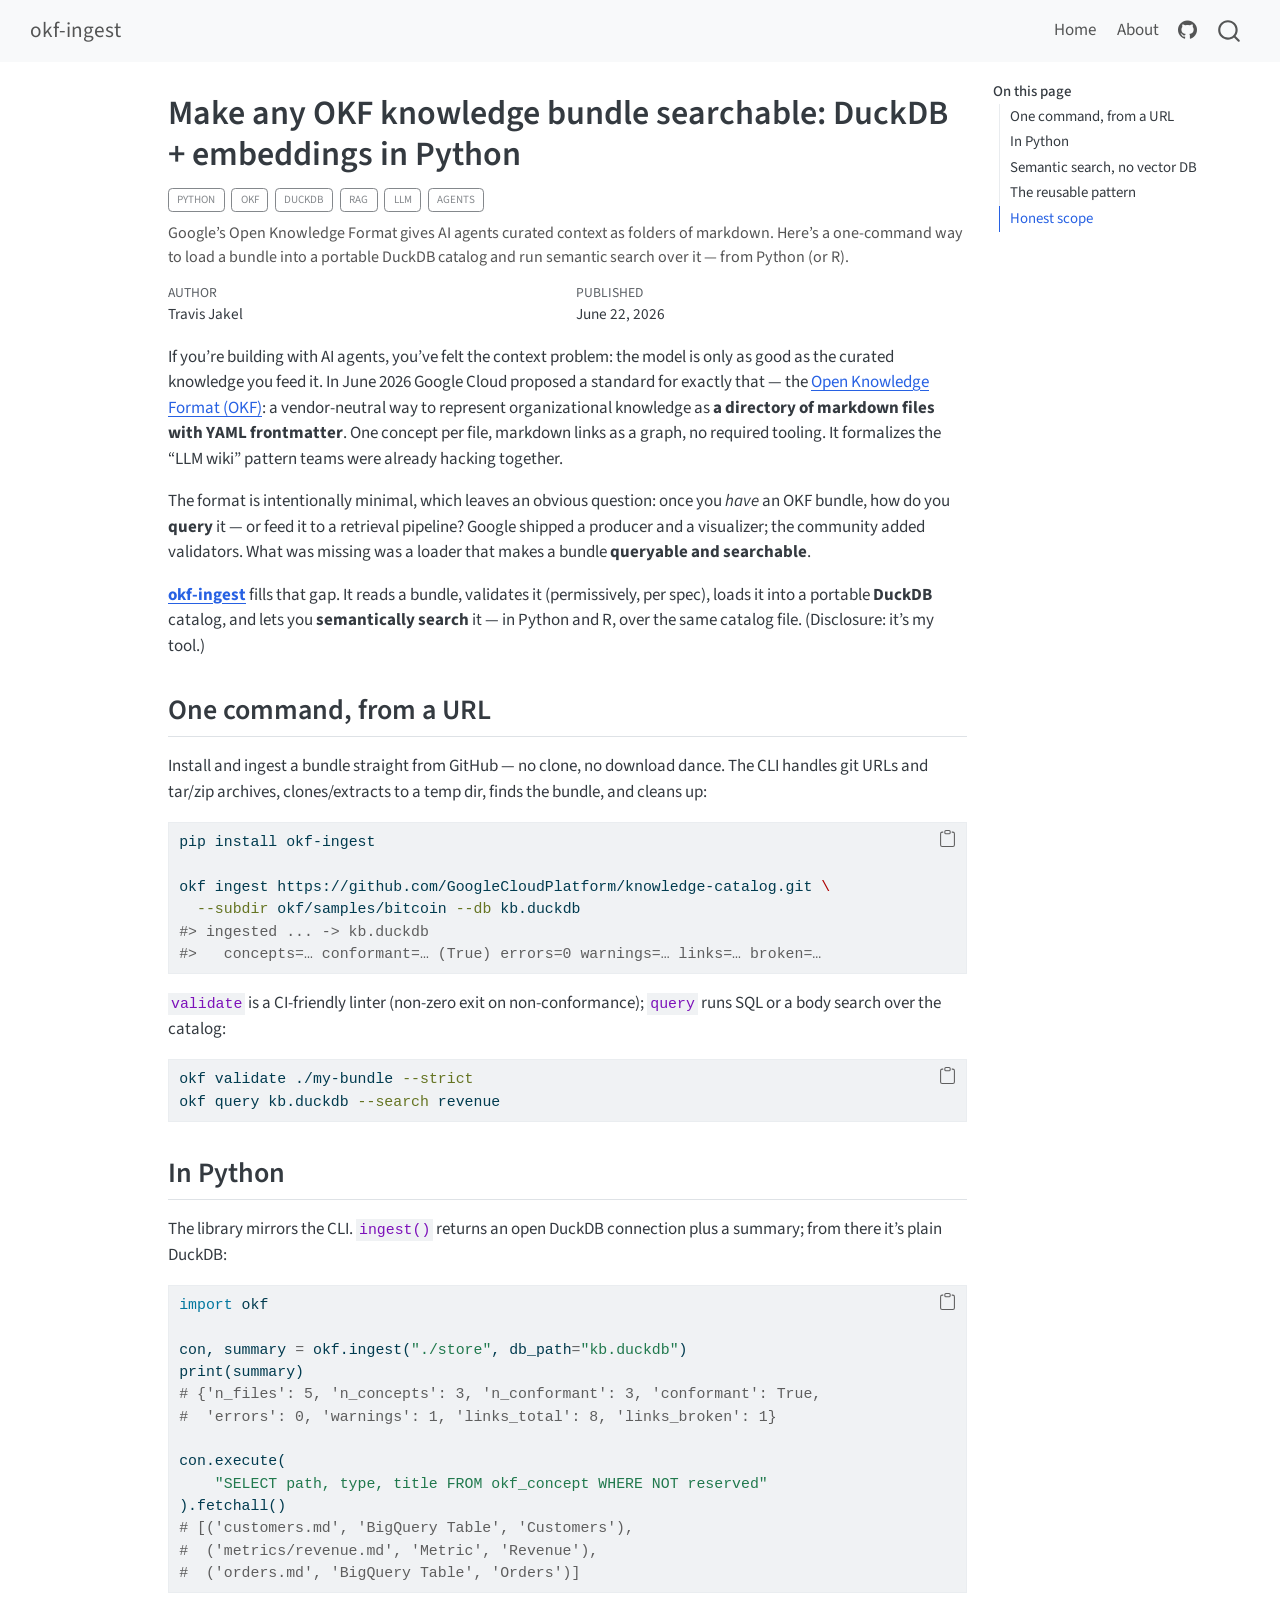
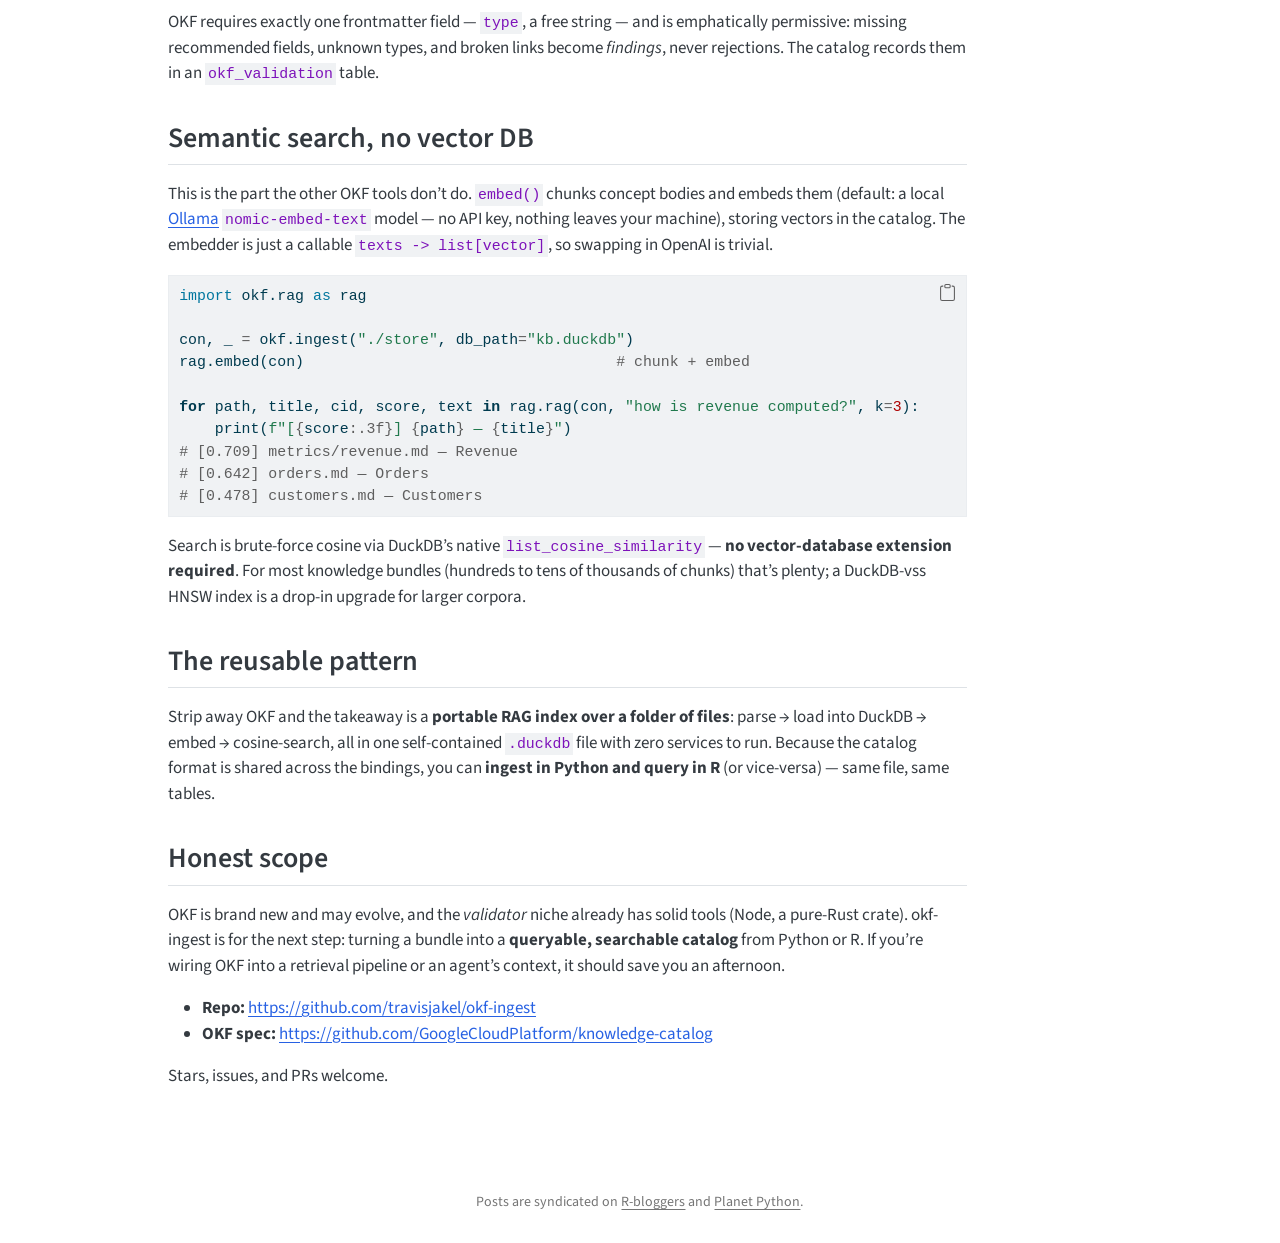
==== commit d95df118: "Built site for gh-pages" ====
--- a/posts/okf-python-rag/index.html
+++ b/posts/okf-python-rag/index.html
@@ -2,7 +2,7 @@
 <html xmlns="http://www.w3.org/1999/xhtml" lang="en" xml:lang="en"><head>
 
 <meta charset="utf-8">
-<meta name="generator" content="quarto-1.8.25">
+<meta name="generator" content="quarto-1.9.38">
 
 <meta name="viewport" content="width=device-width, initial-scale=1.0, user-scalable=yes">
 
@@ -12,6 +12,9 @@
 
 <title>Make any OKF knowledge bundle searchable: DuckDB + embeddings in Python – okf-ingest</title>
 <style>
+/* Default styles provided by pandoc.
+** See https://pandoc.org/MANUAL.html#variables-for-html for config info.
+*/
 code{white-space: pre-wrap;}
 span.smallcaps{font-variant: small-caps;}
 div.columns{display: flex; gap: min(4vw, 1.5em);}
@@ -70,15 +73,14 @@
 <meta name="quarto:offset" content="../../">
 <script src="../../site_libs/quarto-html/quarto.js" type="module"></script>
 <script src="../../site_libs/quarto-html/tabsets/tabsets.js" type="module"></script>
-<script src="../../site_libs/quarto-html/axe/axe-check.js" type="module"></script>
 <script src="../../site_libs/quarto-html/popper.min.js"></script>
 <script src="../../site_libs/quarto-html/tippy.umd.min.js"></script>
 <script src="../../site_libs/quarto-html/anchor.min.js"></script>
 <link href="../../site_libs/quarto-html/tippy.css" rel="stylesheet">
-<link href="../../site_libs/quarto-html/quarto-syntax-highlighting-7b89279ff1a6dce999919e0e67d4d9ec.css" rel="stylesheet" id="quarto-text-highlighting-styles">
+<link href="../../site_libs/quarto-html/quarto-syntax-highlighting-15634bcf2e68342d4ad2dfa704d543f6.css" rel="stylesheet" id="quarto-text-highlighting-styles">
 <script src="../../site_libs/bootstrap/bootstrap.min.js"></script>
 <link href="../../site_libs/bootstrap/bootstrap-icons.css" rel="stylesheet">
-<link href="../../site_libs/bootstrap/bootstrap-5bd799761519bfa893395a4e47c2c3c4.min.css" rel="stylesheet" append-hash="true" id="quarto-bootstrap" data-mode="light">
+<link href="../../site_libs/bootstrap/bootstrap-637a8987fd156daea465eecdbde71ac9.min.css" rel="stylesheet" append-hash="true" id="quarto-bootstrap" data-mode="light">
 <script id="quarto-search-options" type="application/json">{
   "location": "navbar",
   "copy-button": false,
@@ -118,8 +120,6 @@
     <nav class="navbar navbar-expand-lg " data-bs-theme="dark">
       <div class="navbar-container container-fluid">
       <div class="navbar-brand-container mx-auto">
-    <a href="../../index.html" class="navbar-brand navbar-brand-logo">
-    </a>
     <a class="navbar-brand" href="../../index.html">
     <span class="navbar-title">okf-ingest</span>
     </a>
--- a/site_libs/quarto-html/quarto-syntax-highlighting-15634bcf2e68342d4ad2dfa704d543f6.css
+++ b/site_libs/quarto-html/quarto-syntax-highlighting-15634bcf2e68342d4ad2dfa704d543f6.css
@@ -0,0 +1,236 @@
+/* quarto syntax highlight colors */
+:root {
+  --quarto-hl-ot-color: #003B4F;
+  --quarto-hl-at-color: #657422;
+  --quarto-hl-ss-color: #20794D;
+  --quarto-hl-an-color: #5E5E5E;
+  --quarto-hl-fu-color: #4758AB;
+  --quarto-hl-st-color: #20794D;
+  --quarto-hl-cf-color: #003B4F;
+  --quarto-hl-op-color: #5E5E5E;
+  --quarto-hl-er-color: #AD0000;
+  --quarto-hl-bn-color: #AD0000;
+  --quarto-hl-al-color: #AD0000;
+  --quarto-hl-va-color: #111111;
+  --quarto-hl-bu-color: inherit;
+  --quarto-hl-ex-color: inherit;
+  --quarto-hl-pp-color: #AD0000;
+  --quarto-hl-in-color: #5E5E5E;
+  --quarto-hl-vs-color: #20794D;
+  --quarto-hl-wa-color: #5E5E5E;
+  --quarto-hl-do-color: #5E5E5E;
+  --quarto-hl-im-color: #00769E;
+  --quarto-hl-ch-color: #20794D;
+  --quarto-hl-dt-color: #AD0000;
+  --quarto-hl-fl-color: #AD0000;
+  --quarto-hl-co-color: #5E5E5E;
+  --quarto-hl-cv-color: #5E5E5E;
+  --quarto-hl-cn-color: #8f5902;
+  --quarto-hl-sc-color: #5E5E5E;
+  --quarto-hl-dv-color: #AD0000;
+  --quarto-hl-kw-color: #003B4F;
+}
+
+/* other quarto variables */
+:root {
+  --quarto-font-monospace: SFMono-Regular, Menlo, Monaco, Consolas, "Liberation Mono", "Courier New", monospace;
+}
+
+/* syntax highlight based on Pandoc's rules */
+pre > code.sourceCode > span {
+  color: #003B4F;
+}
+
+code.sourceCode > span {
+  color: #003B4F;
+}
+
+div.sourceCode,
+div.sourceCode pre.sourceCode {
+  color: #003B4F;
+}
+
+/* Normal */
+code span {
+  color: #003B4F;
+}
+
+/* Alert */
+code span.al {
+  color: #AD0000;
+  font-style: inherit;
+}
+
+/* Annotation */
+code span.an {
+  color: #5E5E5E;
+  font-style: inherit;
+}
+
+/* Attribute */
+code span.at {
+  color: #657422;
+  font-style: inherit;
+}
+
+/* BaseN */
+code span.bn {
+  color: #AD0000;
+  font-style: inherit;
+}
+
+/* BuiltIn */
+code span.bu {
+  font-style: inherit;
+}
+
+/* ControlFlow */
+code span.cf {
+  color: #003B4F;
+  font-weight: bold;
+  font-style: inherit;
+}
+
+/* Char */
+code span.ch {
+  color: #20794D;
+  font-style: inherit;
+}
+
+/* Constant */
+code span.cn {
+  color: #8f5902;
+  font-style: inherit;
+}
+
+/* Comment */
+code span.co {
+  color: #5E5E5E;
+  font-style: inherit;
+}
+
+/* CommentVar */
+code span.cv {
+  color: #5E5E5E;
+  font-style: italic;
+}
+
+/* Documentation */
+code span.do {
+  color: #5E5E5E;
+  font-style: italic;
+}
+
+/* DataType */
+code span.dt {
+  color: #AD0000;
+  font-style: inherit;
+}
+
+/* DecVal */
+code span.dv {
+  color: #AD0000;
+  font-style: inherit;
+}
+
+/* Error */
+code span.er {
+  color: #AD0000;
+  font-style: inherit;
+}
+
+/* Extension */
+code span.ex {
+  font-style: inherit;
+}
+
+/* Float */
+code span.fl {
+  color: #AD0000;
+  font-style: inherit;
+}
+
+/* Function */
+code span.fu {
+  color: #4758AB;
+  font-style: inherit;
+}
+
+/* Import */
+code span.im {
+  color: #00769E;
+  font-style: inherit;
+}
+
+/* Information */
+code span.in {
+  color: #5E5E5E;
+  font-style: inherit;
+}
+
+/* Keyword */
+code span.kw {
+  color: #003B4F;
+  font-weight: bold;
+  font-style: inherit;
+}
+
+/* Operator */
+code span.op {
+  color: #5E5E5E;
+  font-style: inherit;
+}
+
+/* Other */
+code span.ot {
+  color: #003B4F;
+  font-style: inherit;
+}
+
+/* Preprocessor */
+code span.pp {
+  color: #AD0000;
+  font-style: inherit;
+}
+
+/* SpecialChar */
+code span.sc {
+  color: #5E5E5E;
+  font-style: inherit;
+}
+
+/* SpecialString */
+code span.ss {
+  color: #20794D;
+  font-style: inherit;
+}
+
+/* String */
+code span.st {
+  color: #20794D;
+  font-style: inherit;
+}
+
+/* Variable */
+code span.va {
+  color: #111111;
+  font-style: inherit;
+}
+
+/* VerbatimString */
+code span.vs {
+  color: #20794D;
+  font-style: inherit;
+}
+
+/* Warning */
+code span.wa {
+  color: #5E5E5E;
+  font-style: italic;
+}
+
+.prevent-inlining {
+  content: "</";
+}
+
+/*# sourceMappingURL=f23921c56f73e400b49028c9186a1aa0.css.map */
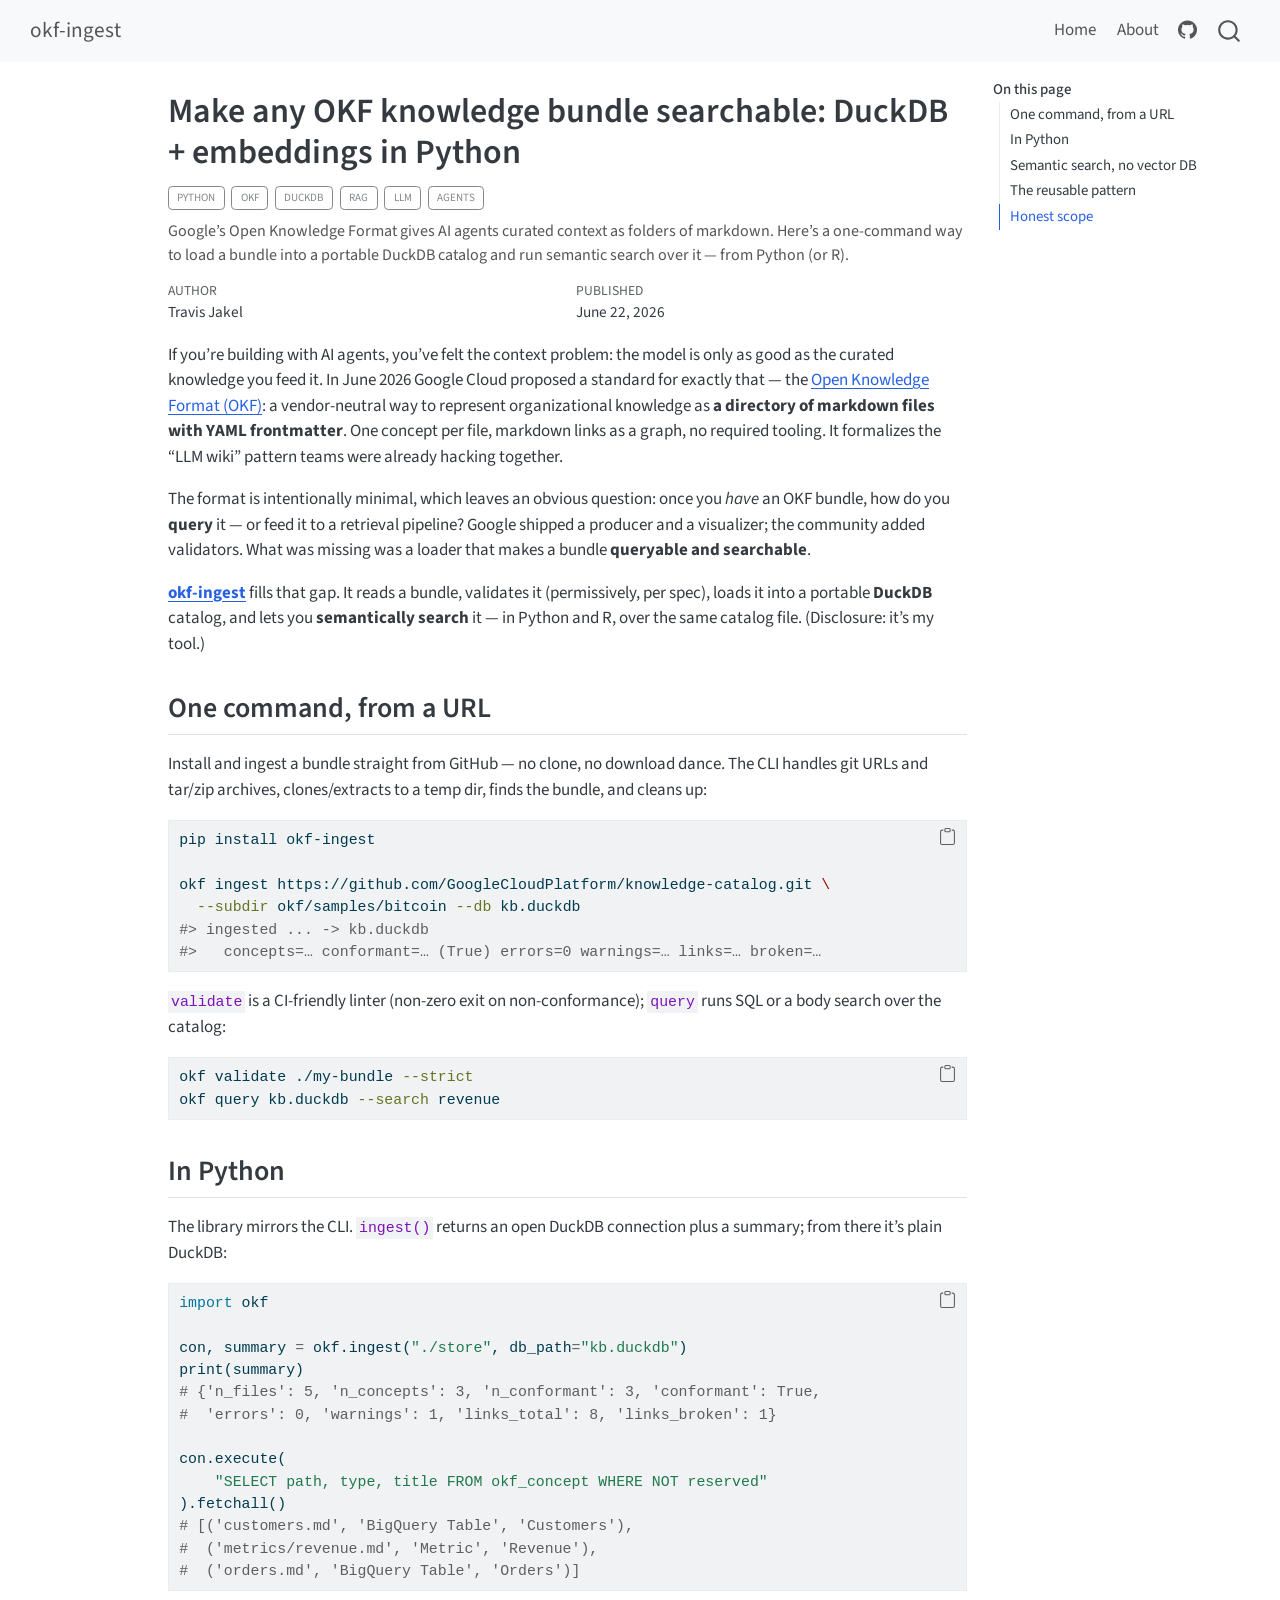
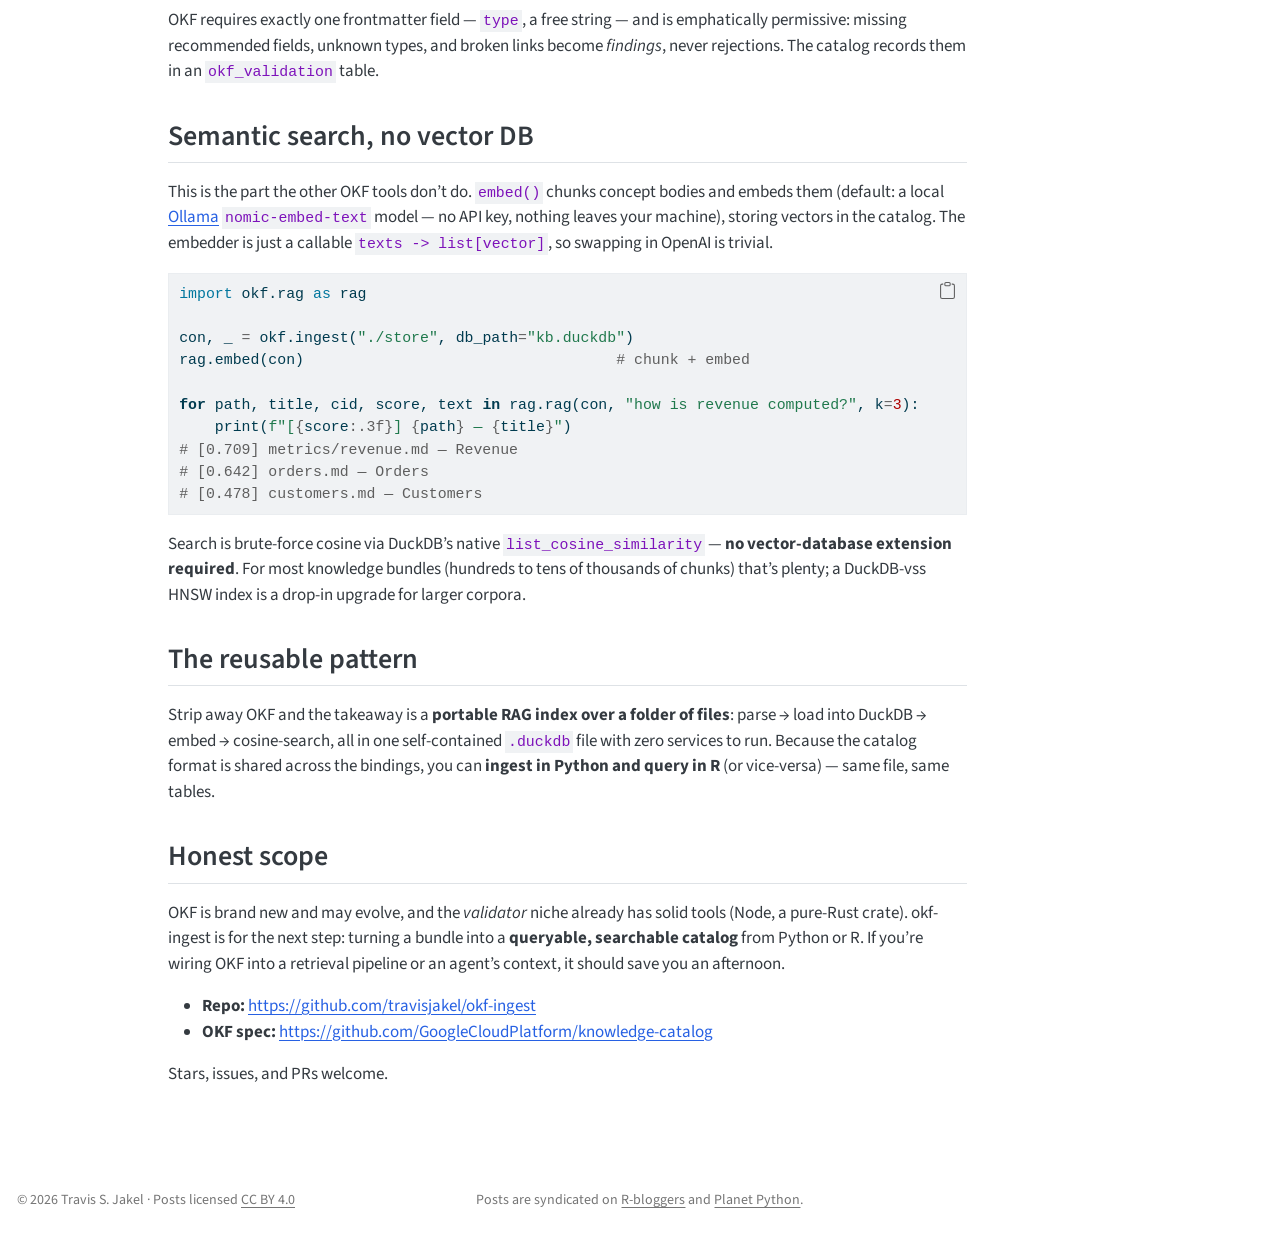
==== commit 6cbf1c64: "Built site for gh-pages" ====
--- a/posts/okf-python-rag/index.html
+++ b/posts/okf-python-rag/index.html
@@ -2,7 +2,7 @@
 <html xmlns="http://www.w3.org/1999/xhtml" lang="en" xml:lang="en"><head>
 
 <meta charset="utf-8">
-<meta name="generator" content="quarto-1.9.38">
+<meta name="generator" content="quarto-1.10.19">
 
 <meta name="viewport" content="width=device-width, initial-scale=1.0, user-scalable=yes">
 
@@ -15,10 +15,13 @@
 /* Default styles provided by pandoc.
 ** See https://pandoc.org/MANUAL.html#variables-for-html for config info.
 */
-code{white-space: pre-wrap;}
 span.smallcaps{font-variant: small-caps;}
-div.columns{display: flex; gap: min(4vw, 1.5em);}
-div.column{flex: auto; overflow-x: auto;}
+div.columns{display: flex; gap: 1.5em;}
+div.column{flex: auto;}
+@media screen {
+div.columns{gap: min(4vw, 1.5em);}
+div.column{overflow-x: auto;}
+}
 div.hanging-indent{margin-left: 1.5em; text-indent: -1.5em;}
 ul.task-list{list-style: none;}
 ul.task-list li input[type="checkbox"] {
@@ -77,10 +80,10 @@
 <script src="../../site_libs/quarto-html/tippy.umd.min.js"></script>
 <script src="../../site_libs/quarto-html/anchor.min.js"></script>
 <link href="../../site_libs/quarto-html/tippy.css" rel="stylesheet">
-<link href="../../site_libs/quarto-html/quarto-syntax-highlighting-15634bcf2e68342d4ad2dfa704d543f6.css" rel="stylesheet" id="quarto-text-highlighting-styles">
+<link href="../../site_libs/quarto-html/quarto-syntax-highlighting-bf27225e3a48a9273f3daa8f8e829971.css" rel="stylesheet" id="quarto-text-highlighting-styles">
 <script src="../../site_libs/bootstrap/bootstrap.min.js"></script>
 <link href="../../site_libs/bootstrap/bootstrap-icons.css" rel="stylesheet">
-<link href="../../site_libs/bootstrap/bootstrap-637a8987fd156daea465eecdbde71ac9.min.css" rel="stylesheet" append-hash="true" id="quarto-bootstrap" data-mode="light">
+<link href="../../site_libs/bootstrap/bootstrap-4d06fa947daf8225b3e533bfbee2a99c.min.css" rel="stylesheet" append-hash="true" id="quarto-bootstrap" data-mode="light">
 <script id="quarto-search-options" type="application/json">{
   "location": "navbar",
   "copy-button": false,
@@ -684,8 +687,8 @@
 <footer class="footer">
   <div class="nav-footer">
     <div class="nav-footer-left">
-      &nbsp;
-    </div>   
+<p>© 2026 Travis S. Jakel · Posts licensed <a href="https://creativecommons.org/licenses/by/4.0/">CC BY 4.0</a></p>
+</div>   
     <div class="nav-footer-center">
 <p>Posts are syndicated on <a href="https://www.r-bloggers.com/">R-bloggers</a> and <a href="https://planetpython.org/">Planet Python</a>.</p>
 </div>
--- a/site_libs/quarto-html/quarto-syntax-highlighting-bf27225e3a48a9273f3daa8f8e829971.css
+++ b/site_libs/quarto-html/quarto-syntax-highlighting-bf27225e3a48a9273f3daa8f8e829971.css
@@ -0,0 +1,236 @@
+/* quarto syntax highlight colors */
+:root {
+  --quarto-hl-ot-color: #003B4F;
+  --quarto-hl-at-color: #657422;
+  --quarto-hl-ss-color: #20794D;
+  --quarto-hl-an-color: #5E5E5E;
+  --quarto-hl-fu-color: #4758AB;
+  --quarto-hl-st-color: #20794D;
+  --quarto-hl-cf-color: #003B4F;
+  --quarto-hl-op-color: #5E5E5E;
+  --quarto-hl-er-color: #AD0000;
+  --quarto-hl-bn-color: #AD0000;
+  --quarto-hl-al-color: #AD0000;
+  --quarto-hl-va-color: #111111;
+  --quarto-hl-bu-color: inherit;
+  --quarto-hl-ex-color: inherit;
+  --quarto-hl-pp-color: #AD0000;
+  --quarto-hl-in-color: #5E5E5E;
+  --quarto-hl-vs-color: #20794D;
+  --quarto-hl-wa-color: #5E5E5E;
+  --quarto-hl-do-color: #5E5E5E;
+  --quarto-hl-im-color: #00769E;
+  --quarto-hl-ch-color: #20794D;
+  --quarto-hl-dt-color: #AD0000;
+  --quarto-hl-fl-color: #AD0000;
+  --quarto-hl-co-color: #5E5E5E;
+  --quarto-hl-cv-color: #5E5E5E;
+  --quarto-hl-cn-color: #8f5902;
+  --quarto-hl-sc-color: #5E5E5E;
+  --quarto-hl-dv-color: #AD0000;
+  --quarto-hl-kw-color: #003B4F;
+}
+
+/* other quarto variables */
+:root {
+  --quarto-font-monospace: SFMono-Regular, Menlo, Monaco, Consolas, "Liberation Mono", "Courier New", monospace;
+}
+
+/* syntax highlight based on Pandoc's rules */
+pre > code.sourceCode > span {
+  color: #003B4F;
+}
+
+code.sourceCode > span {
+  color: #003B4F;
+}
+
+div.sourceCode,
+div.sourceCode pre.sourceCode {
+  color: #003B4F;
+}
+
+/* Normal */
+code span {
+  color: #003B4F;
+}
+
+/* Alert */
+code span.al {
+  color: #AD0000;
+  font-style: inherit;
+}
+
+/* Annotation */
+code span.an {
+  color: #5E5E5E;
+  font-style: inherit;
+}
+
+/* Attribute */
+code span.at {
+  color: #657422;
+  font-style: inherit;
+}
+
+/* BaseN */
+code span.bn {
+  color: #AD0000;
+  font-style: inherit;
+}
+
+/* BuiltIn */
+code span.bu {
+  font-style: inherit;
+}
+
+/* ControlFlow */
+code span.cf {
+  color: #003B4F;
+  font-weight: bold;
+  font-style: inherit;
+}
+
+/* Char */
+code span.ch {
+  color: #20794D;
+  font-style: inherit;
+}
+
+/* Constant */
+code span.cn {
+  color: #8f5902;
+  font-style: inherit;
+}
+
+/* Comment */
+code span.co {
+  color: #5E5E5E;
+  font-style: inherit;
+}
+
+/* CommentVar */
+code span.cv {
+  color: #5E5E5E;
+  font-style: italic;
+}
+
+/* Documentation */
+code span.do {
+  color: #5E5E5E;
+  font-style: italic;
+}
+
+/* DataType */
+code span.dt {
+  color: #AD0000;
+  font-style: inherit;
+}
+
+/* DecVal */
+code span.dv {
+  color: #AD0000;
+  font-style: inherit;
+}
+
+/* Error */
+code span.er {
+  color: #AD0000;
+  font-style: inherit;
+}
+
+/* Extension */
+code span.ex {
+  font-style: inherit;
+}
+
+/* Float */
+code span.fl {
+  color: #AD0000;
+  font-style: inherit;
+}
+
+/* Function */
+code span.fu {
+  color: #4758AB;
+  font-style: inherit;
+}
+
+/* Import */
+code span.im {
+  color: #00769E;
+  font-style: inherit;
+}
+
+/* Information */
+code span.in {
+  color: #5E5E5E;
+  font-style: inherit;
+}
+
+/* Keyword */
+code span.kw {
+  color: #003B4F;
+  font-weight: bold;
+  font-style: inherit;
+}
+
+/* Operator */
+code span.op {
+  color: #5E5E5E;
+  font-style: inherit;
+}
+
+/* Other */
+code span.ot {
+  color: #003B4F;
+  font-style: inherit;
+}
+
+/* Preprocessor */
+code span.pp {
+  color: #AD0000;
+  font-style: inherit;
+}
+
+/* SpecialChar */
+code span.sc {
+  color: #5E5E5E;
+  font-style: inherit;
+}
+
+/* SpecialString */
+code span.ss {
+  color: #20794D;
+  font-style: inherit;
+}
+
+/* String */
+code span.st {
+  color: #20794D;
+  font-style: inherit;
+}
+
+/* Variable */
+code span.va {
+  color: #111111;
+  font-style: inherit;
+}
+
+/* VerbatimString */
+code span.vs {
+  color: #20794D;
+  font-style: inherit;
+}
+
+/* Warning */
+code span.wa {
+  color: #5E5E5E;
+  font-style: italic;
+}
+
+.prevent-inlining {
+  content: "</";
+}
+
+/*# sourceMappingURL=8be38f48d34c45af72792cbd699585e7.css.map */
